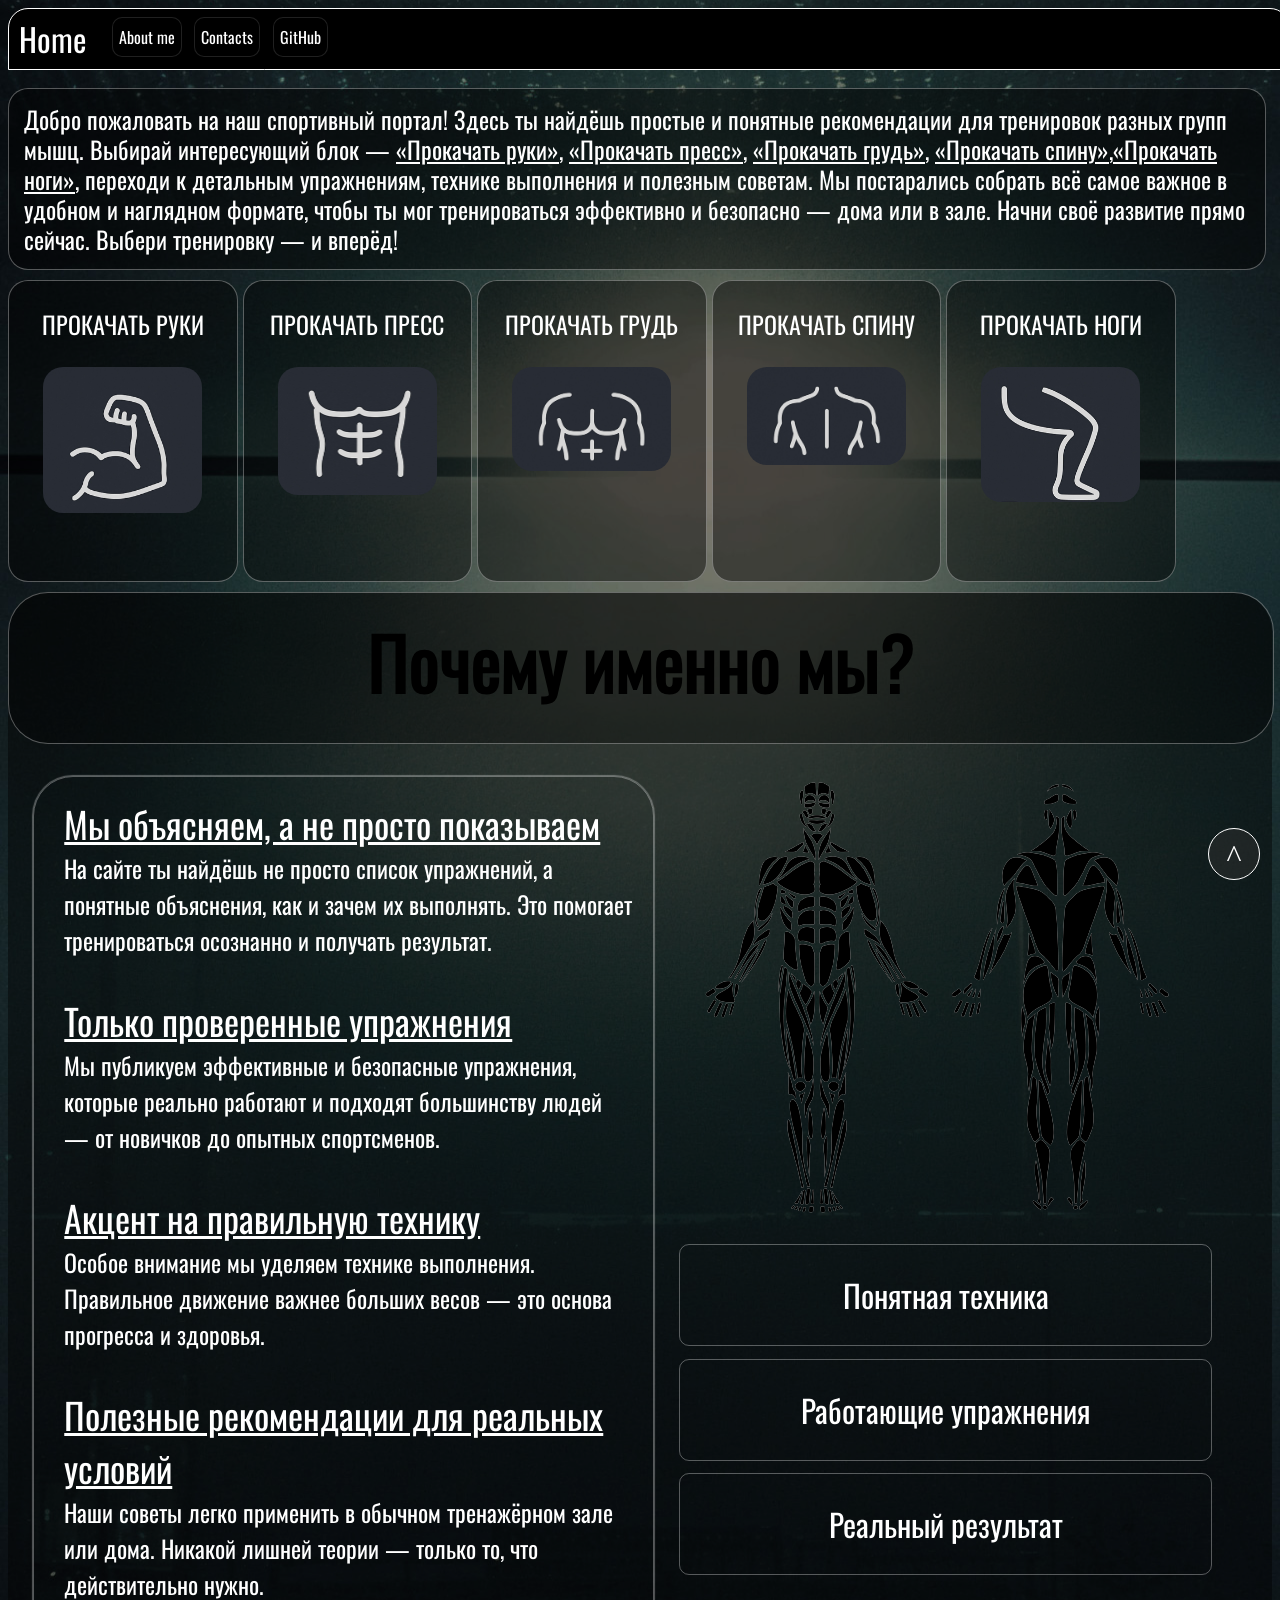
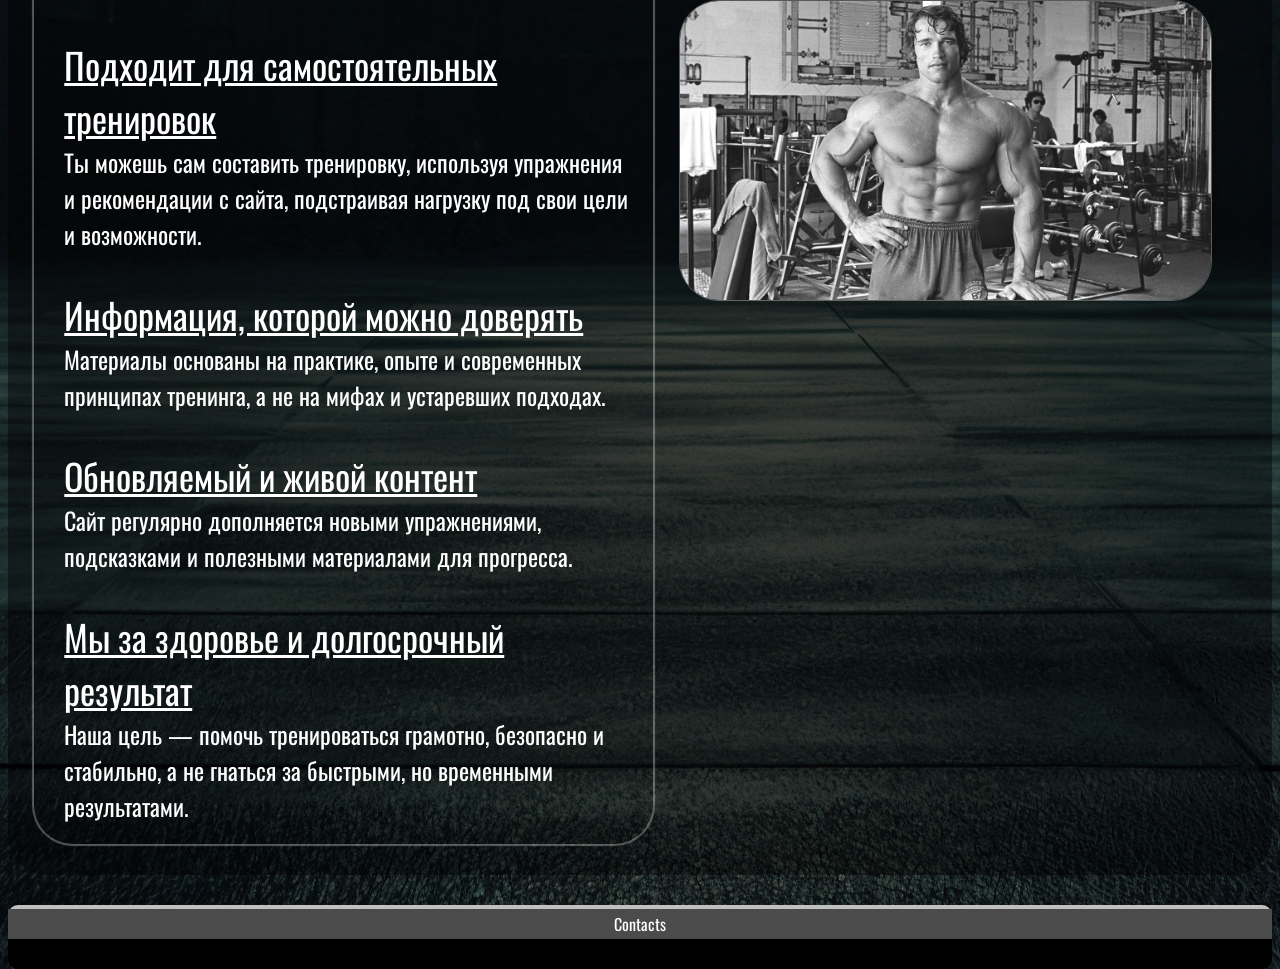
==== index.html @ 708932e5 "home.html -> index.html" ====
<!DOCTYPE html>
<html lang="en">
<head>
    <meta charset="UTF-8">
    <meta name="viewport" content="width=device-width, initial-scale=1.0">
    <title>Home</title>
    <link rel="stylesheet" href="home.css">
    
     <link rel="preconnect" href="https://fonts.googleapis.com">
<link rel="preconnect" href="https://fonts.gstatic.com" crossorigin>
<link href="https://fonts.googleapis.com/css2?family=Oswald:wght@200..700&display=swap" rel="stylesheet">
</head>
<body>
    
      <div id="header"><div class="home">Home</div>
    <button id="aboutme" >About me</button>

   

<!-- <div id="modal" class="modal">
  <div class="modal-content">
    <span class="close" onclick="closeModal()">&times;</span>
    <h2>Про мене</h2>
    <p>Привіт! Я Стас, займаюсь монтажем відео та перекладом текстів.</p>
  </div>
</div> -->


    <a href="mailto:emeczstas228@gmail.com"><button id="contacts_header">Contacts</button></a>
    <a href="https://github.com/Stasikara" target="_blank"><button id="my_github">GitHub</button></a></div>

      <div id="home_podheader">Добро пожаловать на наш спортивный портал!
Здесь ты найдёшь простые и понятные рекомендации для тренировок разных групп мышц. Выбирай интересующий блок — <span class="hand">«Прокачать руки»</span>, <span class="press">«Прокачать пресс»</span>, <span class="chest">«Прокачать грудь»</span>, <span class="back">«Прокачать спину»</span>,<span class="legs">«Прокачать ноги»</span>, переходи к детальным упражнениям, технике выполнения и полезным советам.
Мы постарались собрать всё самое важное в удобном и наглядном формате, чтобы ты мог тренироваться эффективно и безопасно — дома или в зале.
Начни своё развитие прямо сейчас.
Выбери тренировку — и вперёд!</div>

    <a href="index_adaptive.html"><div id="hand"><div class="text">ПРОКАЧАТЬ РУКИ</div><img src="images/hand.jpg" alt=""></div></a>
    <a href="press.html"><div id="press"><div class="text">ПРОКАЧАТЬ ПРЕСС</div><img src="images/press.jpg" alt=""></div></a>
    <a href="chest.html"><div id="chest"><div class="text">ПРОКАЧАТЬ ГРУДЬ</div><img src="images/chest.jpg" alt=""></div></a>
    <a href="back.html"><div id="back"><div class="text">ПРОКАЧАТЬ СПИНУ</div><img src="images/back.jpg" alt=""></div></a>
    <a href="legs.html"><div id="legs"><div class="text">ПРОКАЧАТЬ НОГИ</div><img src="images/legs.jpg" alt=""></div></a>
    
    <div id="why_us">
        
        
        
        
        
        <!--<div class="mini_container"> <h1>Почему именно мы?</h1></div> <br> <br>-->
<div class="wrapper">
    <svg>
        <text x="50%" y="50%" dy=".35em" text-anchor="middle">
         Почему именно мы?
        </text>
    </svg>
</div>



        
        <div class="text"><div class="mini_container2">
<span class="title_underline">Мы объясняем, а не просто показываем</span> <br>
На сайте ты найдёшь не просто список упражнений, а понятные объяснения, как и зачем их выполнять. Это помогает тренироваться осознанно и получать результат. <br> <br>

<span class="title_underline">Только проверенные упражнения</span> <br>
Мы публикуем эффективные и безопасные упражнения, которые реально работают и подходят большинству людей — от новичков до опытных спортсменов. <br> <br>

<span class="title_underline">Акцент на правильную технику</span> <br>
Особое внимание мы уделяем технике выполнения. Правильное движение важнее больших весов — это основа прогресса и здоровья. <br> <br>

<span class="title_underline">Полезные рекомендации для реальных условий</span> <br>
Наши советы легко применить в обычном тренажёрном зале или дома.
Никакой лишней теории — только то, что действительно нужно. <br> <br>

<span class="title_underline">Подходит для самостоятельных тренировок</span> <br>
Ты можешь сам составить тренировку, используя упражнения и рекомендации с сайта, подстраивая нагрузку под свои цели и возможности. <br> <br>

<span class="title_underline">Информация, которой можно доверять</span> <br>
Материалы основаны на практике, опыте и современных принципах тренинга, а не на мифах и устаревших подходах. <br> <br>

<span class="title_underline">Обновляемый и живой контент</span> <br>
Сайт регулярно дополняется новыми упражнениями, подсказками и полезными материалами для прогресса. <br> <br>

<span class="title_underline">Мы за здоровье и долгосрочный результат</span> <br>
Наша цель — помочь тренироваться грамотно, безопасно и стабильно, а не гнаться за быстрыми, но временными результатами.</div></div>

<div class="mini_container3"><img src="images/muscles.png" alt=""></div>

<div class="technique"><div class="text">Понятная техника</div></div>
<div class="working_exercises"><div class="text">Работающие упражнения</div></div>
<div class="real_result"><div class="text">Реальный результат</div></div>


<img src="images/arnold_bottom.jpg" alt="" class="arnold_bottom">

</div>
 <a href="#"><div class="return_fixed">^</div></a>
     <a href="https://www.instagram.com/fxnwtcx/"><div id="footer"> <div id="contacts">Contacts</div></a>

 <div id="infoBox" class="info-box">
  <button class="closeBtn">✖</button>
  <h3>Про меня</h3>
  <p>Привет, это мой первый сайт </p>
</div>
     <script src="home.js"></script>

</body>
</html>
---- home.css ----
body {
     height: auto;
    background-image: url(images/background.jpg);
    background-size: auto;
    background-repeat: no-repeat;
    background-position: center;
}

#header {
    position: fixed;
    width: 100%;
    height: 60px;
    text-align: center;
    background-color: black;
    border-radius: 20px 20px 0 0;
    color: white;
    margin-bottom: 0px;
    line-height: 60px;
    float: left;
     font-family: "Oswald", sans-serif;
      border: 1px solid white;

}

.home {
    height: 150px;
    float: left;
    text-align: left;
    margin-left: 10px;
     font-size: 200%;
    
}

#aboutme {
      font-family: "Oswald", sans-serif;
      float: left;
      margin-top: 0.65%;
      margin-left: 2%;
      background-color: #000000;
      color: white;
      height: 40px;
      border-radius: 10px;
      border: 1px solid rgba(99, 99, 99, 0.322);
      font-size: 100%;
}

#aboutme:hover {
    background-color: #232323;
}

/*.modal {
  display: none;  спочатку приховане 
  position: fixed;
  top: 0;
  left: 0;
  width: 20%;
  height: 50%;
  background-color: rgb(0, 0, 0);
  margin-left: 50px;
  margin-top: 50px;
  border-radius: 40px;
}

.modal-content {
  color: white;
  width: 300px;
  margin: 15% auto;
  padding: 20px;
  border-radius: 10px;
  text-align: center;
}

.close {
  float: right;
  font-size: 25px;
  cursor: pointer;
}

*/


.info-box {
  display: none;
  position: fixed;
  top: 50px;      /* нижче кнопки */
  left: 0;
  width: 250px;
  padding: 15px;
  background: rgb(0, 0, 0);
  border: 0.1px solid #ccc;
  border-radius: 0 0 40px 40px;
  box-shadow: 0 5px 15px rgba(0,0,0,0.2);
  margin-left: 50px;
  margin-top: 25px;
  z-index: 9999;
}

.closeBtn {
  float: right;
  cursor: pointer;
  border-radius: 10px;
  background-color: #ffffff64;

}

.closeBtn:hover {
  background-color: #ffffff99;
  transform: translateY(-2px);
}


#contacts_header {
      font-family: "Oswald", sans-serif;
      float: left;
      margin-top: 0.65%;
      margin-left: 1%;
      background-color: #000000;
      color: white;
      height: 40px;
      border-radius: 10px;
      border: 1px solid rgba(99, 99, 99, 0.322);
      font-size: 100%;
}

#contacts_header:hover {
    background-color: #232323;
}

#my_github {
      font-family: "Oswald", sans-serif;
      float: left;
      margin-top: 0.65%;
      margin-left: 1%;
      background-color: #000000;
      color: white;
      height: 40px;
      border-radius: 10px;
      border: 1px solid rgba(99, 99, 99, 0.322);
      font-size: 100%;
}

#my_github:hover {
    background-color: #232323;
}


#home_podheader {
    width: 97%;
    height: 160px;
    text-align: left;
    background-color: lab(0% 0 0 / 0.450);
    border-radius: 20px 20px 20px 20px;
    float: left;
    margin-top: 80px;
    font-family: "Oswald", sans-serif;
    color: white;
    line-height:30px ;
    padding-left: 15px;
    padding-bottom: 15px;
    padding-right: 15px;
    padding-top: 15px;
     animation: podheader 1s ease forwards;
    font-size: 150%;
    border: 1px solid rgba(255, 255, 255, 0.322);

    
}

@keyframes podheader {
    from{
        opacity: 0;
    }
    to {
        opacity: 1;
    }
}
/* home_podheader */
@media (max-width: 1350px) {
 #home_podheader  {
  height: auto;
    
  }
}






#home_podheader .hand {
 text-decoration: underline;

}

#home_podheader .press {
 text-decoration: underline;

}

#home_podheader .chest {
 text-decoration: underline;

}

#home_podheader .back {
 text-decoration: underline;

}

#home_podheader .legs {
 text-decoration: underline;

}

#hand {
    width: 19.5%;
    height: 300px;
    text-align: center;
    background-color: lab(0% 0 0 / 0.450);
    border-radius: 20px 20px 20px 20px;
    float: left;
    margin-top: 10px;
    font-family: "Oswald", sans-serif;
    color: white;
    animation: podheader 1.5s ease forwards;
    font-size: 150%;
    border: 1px solid rgba(255, 255, 255, 0.322);
    transition: transform 0.3s ease;

}
#hand:hover {
     transform:translateY(-5px);
     box-shadow: 0 4px 10px 2px rgba(255, 255, 255, 0.267);
}

#hand img {
    width: 200px;
    height: auto;
    border-radius: 20px 20px 20px 20px;
    float: left;
    margin-left: 45px;
    margin-top: 25px;

   
}

#hand .text {
   margin-top: 25px;
   
}
/* hand */
@media (max-width: 1350px) {
 #hand img  {
 width: 70%;
    height:auto;
   margin-left: 15%;
   
  }
}
@media (max-width: 1350px) {
 #hand   {
 width: 18%;
    
  }
}
@media (max-width: 1000px) {
 #hand  {
    height: auto;
    padding-bottom: 5%;
    font-size: 100%;
  }
}







#press {
    width: 19.5%;
    height: 300px;
    text-align: center;
    background-color: lab(0% 0 0 / 0.450);
    border-radius: 20px 20px 20px 20px;
    float: left;
    margin-top: 10px;
    margin-left: 5px;
    font-family: "Oswald", sans-serif;
    color: white;
   
     animation: podheader 2.5s ease forwards;
    font-size: 150%;
    border: 1px solid rgba(255, 255, 255, 0.322);
    transition: transform 0.3s ease;

}

#press:hover{
     transform:translateY(-5px);
     box-shadow: 0 4px 10px 2px rgba(255, 255, 255, 0.267);
}

#press img {
   width: 200px;
    height: 185px;
    border-radius: 20px 20px 20px 20px;
    float: left;
    margin-left: 45px;
    margin-top: 25px;
   
}

#press .text {
   margin-top: 25px;
   
}
/* press */
@media (max-width: 1350px) {
 #press img  {
 width: 70%;
    height:auto;
   margin-left: 15%;
   
  }
}
@media (max-width: 1350px) {
 #press   {
 width: 18%;
  
   
  }
}
@media (max-width: 1000px) {
 #press  {
    height: auto;
    padding-bottom: 6.5%;
    font-size: 100%;
  }
}






#chest {
    width: 19.5%;
    height: 300px;
    text-align: center;
    background-color: lab(0% 0 0 / 0.450);
    border-radius: 20px 20px 20px 20px;
    float: left;
    margin-top: 10px;
    margin-left: 5px;
    font-family: "Oswald", sans-serif;
    color: white;
     animation: podheader 3.5s ease forwards;
    font-size: 150%;
    border: 1px solid rgba(255, 255, 255, 0.322);
    transition: transform 0.3s ease;

}

#chest:hover {
     transform:translateY(-5px);
     box-shadow: 0 4px 10px 2px rgba(255, 255, 255, 0.267);
}

#chest img {
    width: 200px;
    height: 185px;
    border-radius: 20px 20px 20px 20px;
    float: left;
    margin-left: 45px;
    margin-top: 25px;

   
}

#chest .text {
   margin-top: 25px;
   
}
/* chest */
@media (max-width: 1350px) {
 #chest img  {
 width: 70%;
    height:auto;
   margin-left: 15%;
   
  }
}
@media (max-width: 1350px) {
 #chest   {
 width: 18%
   
  }
}
@media (max-width: 1000px) {
 #chest  {
    height: auto;
    padding-bottom: 8.5%;
    font-size: 100%;
  }
}


#back {
    width: 19.5%;
    height: 300px;
    text-align: center;
    background-color: lab(0% 0 0 / 0.450);
    border-radius: 20px 20px 20px 20px;
    float: left;
    margin-top: 10px;
    margin-left: 5px;
    font-family: "Oswald", sans-serif;
    color: white;
   
     animation: podheader 4.5s ease forwards;
    font-size: 150%;
    border: 1px solid rgba(255, 255, 255, 0.322);
    transition: transform 0.3s ease;

}

#back:hover {
     transform:translateY(-5px);
     box-shadow: 0 4px 10px 2px rgba(255, 255, 255, 0.267);
}


#back img {
    width: 200px;
    height: 185px;
    border-radius: 20px 20px 20px 20px;
    float: left;
    margin-left: 45px;
    margin-top: 25px;

   
}

#back .text {
   margin-top: 25px;
   
}
/* back */
@media (max-width: 1350px) {
 #back img  {
 width: 70%;
    height:auto;
   margin-left: 15%;
   
  }
}
@media (max-width: 1350px) {
 #back   {
 width: 18%;
   
  }
}
@media (max-width: 1000px) {
 #back  {
    height: auto;
    padding-bottom: 8.5%;
    font-size: 100%;
  }
}




#legs {
    width: 19.5%;
    height: 300px;
    text-align: center;
    background-color: lab(0% 0 0 / 0.450);
    border-radius: 20px 20px 20px 20px;
    float: left;
    margin-top: 10px;
    margin-left: 5px;
    font-family: "Oswald", sans-serif;
    color: white;
  
     animation: podheader 5.5s ease forwards;
    font-size: 150%;
    border: 1px solid rgba(255, 255, 255, 0.322);
    transition: transform 0.3s ease;

}

#legs:hover {
     transform:translateY(-5px);
     box-shadow: 0 4px 10px 2px rgba(255, 255, 255, 0.267);
}

#legs img {
    width: 200px;
    height: 185px;
    border-radius: 20px 20px 20px 20px;
    float: left;
    margin-left: 45px;
    margin-top: 25px;

   
}

#legs .text {
   margin-top: 25px;
   
}
/* legs */
@media (max-width: 1350px) {
 #legs   {
 width: 18%;
   
  
   
  }
}
@media (max-width: 1350px) {
 #legs img  {
 width: 70%;
    height:auto;
   margin-left: 15%;
   
  }
}
@media (max-width: 1000px) {
 #legs  {
    height: auto;
    padding-bottom: 5%;
    font-size: 100%;
  }
}











#why_us {
    width: 100%;
    height: auto;
    text-align: center;
    background-color: rgba(0, 0, 0, 0.44);
    color: white;
    float: left;
     font-family: "Oswald", sans-serif;
     margin-top: 10px; 
     font-size: 150%;
     border-radius: 40px;
}


#why_us h1 {
     margin-top: 30px;
     text-align: center;
    font-size: 250%;
    
}

/*#why_us .text {
  
   margin-top: 50px;
   text-align: left;
   margin-left: 40px;
   float: left;
} */

#why_us .mini_container {
    width: 96%;
    height: 5%;
    text-align: center;
    background-color: transparent;
    float: left;
     font-family: "Oswald", sans-serif;
     margin-top: 30px; 
    margin-left: 2%;
    border: 1px solid rgba(255, 255, 255, 0.322);
    border-radius: 40px;
    box-shadow: 0px 0px 2px 2px rgba(255, 255, 255, 0.322);
    
}

#why_us .title_underline {
    text-decoration: underline;
    font-size: 150%;
}

#why_us .mini_container2 {
    width: 50%;
    height: auto;
    background-color: transparent;
    float: left;
     font-family: "Oswald", sans-serif;
     margin-top: 2%; 
    margin-left: 2%;
    border: 1px solid rgba(255, 255, 255, 0.322);
    border-radius: 40px;
    box-shadow: 0px 0px 1px 1px rgba(255, 255, 255, 0.322);
    border: 0.5px solid rgba(255, 255, 255, 0.322);
    text-align: left;
    padding-left: 30px;
    padding-top: 20px;
    padding-right: 20px;
    padding-bottom: 20px;
    margin-bottom: 30px;
}
@media (max-width: 1350px) {
 #why_us .mini_container2  {
 width: 45%;
    
  }
}


#why_us .mini_container3 img {
 width: 42%;
 height: auto;
  float: left;
  margin-top: 2%;
  margin-left: 2%;
  filter: drop-shadow(0px 0px 0.5px white);
  animation: glow 2.5s ease-in-out infinite;
}

@keyframes glow {
  0% { filter: drop-shadow(0 0 5px rgba(255, 253, 253, 0.299)); }
  50% { filter: drop-shadow(0 0 10px rgba(255, 255, 255, 0.35)); }
  100% { filter: drop-shadow(0 0 5px rgba(255, 255, 255, 0.299)); }
}




#why_us .technique {
    width: 42%;
    height: 100px;
    background-color: transparent;
    float: left;
     font-family: "Oswald", sans-serif;
     margin-top: 2%; 
    margin-left: 2%;
    border: 0.5px solid rgba(255, 255, 255, 0.322);
    border-radius: 10px;
    line-height: 100px;
    font-size: 130%;
  
}
@media (max-width: 750px) {
 #why_us .technique  {
font-size: 100%;
    
  }
}

#why_us .working_exercises {
      width: 42%;
    height: 100px;
    background-color: transparent;
    float: left;
     font-family: "Oswald", sans-serif;
     margin-top: 1%; 
    margin-left: 2%;
    border: 1px solid rgba(255, 255, 255, 0.322);
    border-radius: 10px;
    text-align: center;
   font-size: 130%;
line-height: 100px;
}
@media (max-width: 750px) {
#why_us .working_exercises  {
font-size: 100%;
    
  }
}


#why_us .real_result {
      width: 42%;
    height: 100px;
    background-color: transparent;
    float: left;
     font-family: "Oswald", sans-serif;
     margin-top: 1%; 
    margin-left: 2%;
    border: 1px solid rgba(255, 255, 255, 0.322);
    border-radius: 10px;
    text-align: center;
   font-size: 130%;
   line-height: 100px;
}
@media (max-width: 750px) {
#why_us .real_result  {
font-size: 100%;
    
  }
}








@import url("https://fonts.googleapis.com/css2?family=Oswald:wght@200..700&display=swap");

svg {
    font-family: "Oswald", sans-serif;
    width: 100%;
    height: auto;
    border-radius: 40px;
    background-color: rgba(0, 0, 0, 0.322);
    border: 1px solid rgba(255, 255, 255, 0.322);
}

svg text {
    animation: stroke 5s infinite alternate;
    stroke-width: 2;
    stroke: #000000;
    font-size: 300%;
}

@keyframes stroke {
    0% {
        fill: rgba(72,138,204,0);
        stroke: rgb(255, 255, 255);
        stroke-dashoffset: 25%;
        stroke-dasharray: 0 50%;
        stroke-width: 2;
    }
    70% {
        fill: rgba(72,138,204,0);
        stroke: rgb(255, 255, 255);
    }
    80% {
        fill: rgba(72,138,204,0);
        stroke: rgb(255, 255, 255);
        stroke-width: 3;
    }
    100% {
        fill: rgb(255, 251, 251);
        stroke: rgba(0, 0, 0, 0);
        stroke-dashoffset: -25%;
        stroke-dasharray: 50% 0;
        stroke-width: 0;
    }
}


#why_us .arnold_bottom {
    width: 42%;
    height: auto;
    border-radius: 40px;
    margin-top: 2%;
    margin-left: 2%;
    float: left;
    border: 1px solid rgba(255, 255, 255, 0.322);
}











.return_fixed {
    position: fixed;
    width: 50px;
    border: 1px solid white;
    height: 50px;
    border-radius: 50px;
    float: left;
    bottom: 20px;
    right: 20px;
    background-color: lab(21.25% 0 0 / 0.45);
    color: white;
    font-size: 200%;
    text-align: center;
    line-height: 55px;
    animation: return_fixed 1s ease forwards;
    transition: transform 0.3s ease;
}
 .return_fixed:hover {
     transform:translateY(-5px);
     box-shadow: 0 4px 10px 2px rgba(255, 255, 255, 0.267);
}
@keyframes return_fixed {
    from{
        opacity: 0;
    }
    to {
        opacity: 1;
    }
}





#footer {
     width: 100%;
    height: 60px;
    text-align: center;
    background-color: black;
    border-radius: 10px;
    color: white;
    margin-top:30px;
    line-height: 60px;
    border-top: 4px solid silver;
    float:left;
     font-family: "Oswald", sans-serif;
     
}

#contacts {
    width: 100%;
    height: 30px;
    text-align: center;
    background-color: rgb(75, 75, 75);
    color: white;
    line-height: 30px;
    float: left;
     font-family: "Oswald", sans-serif;
     margin-top: auto;
}

#contacts:hover {
    background-color: rgb(105, 105, 105);
}
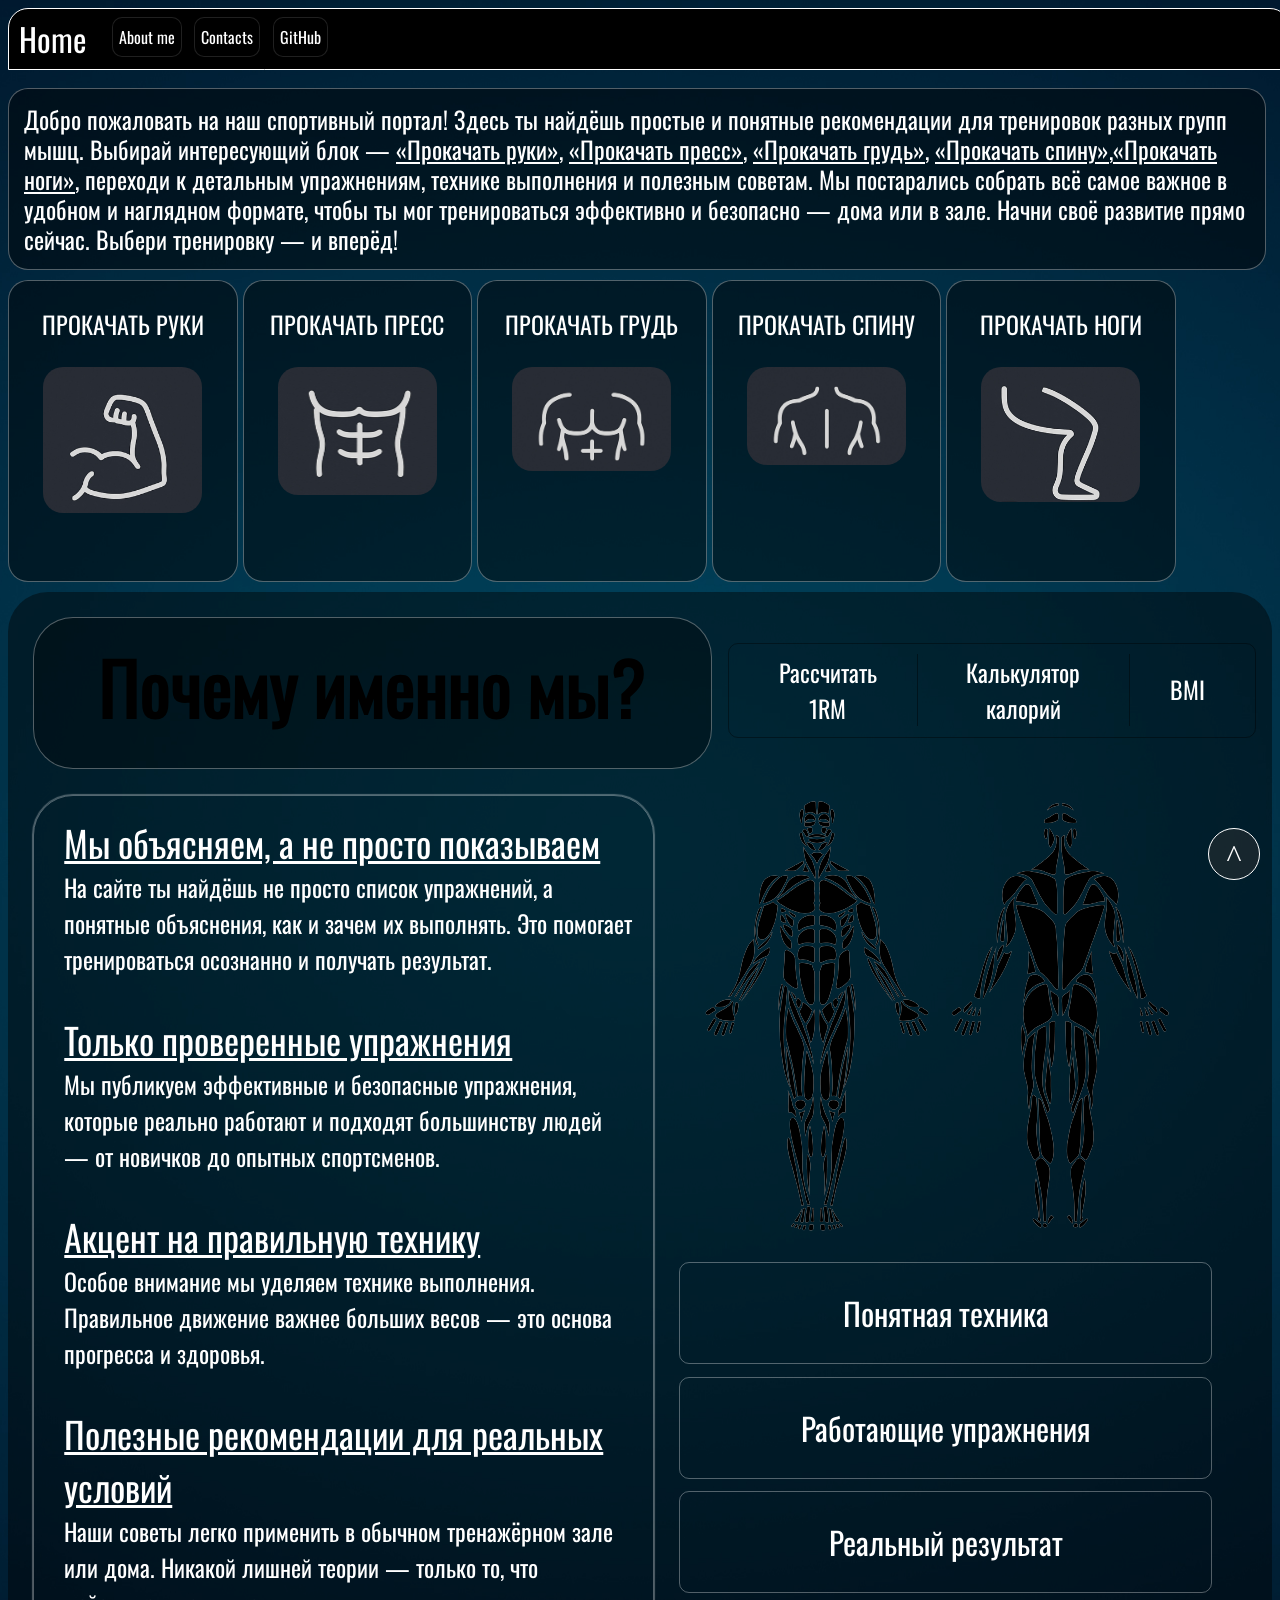
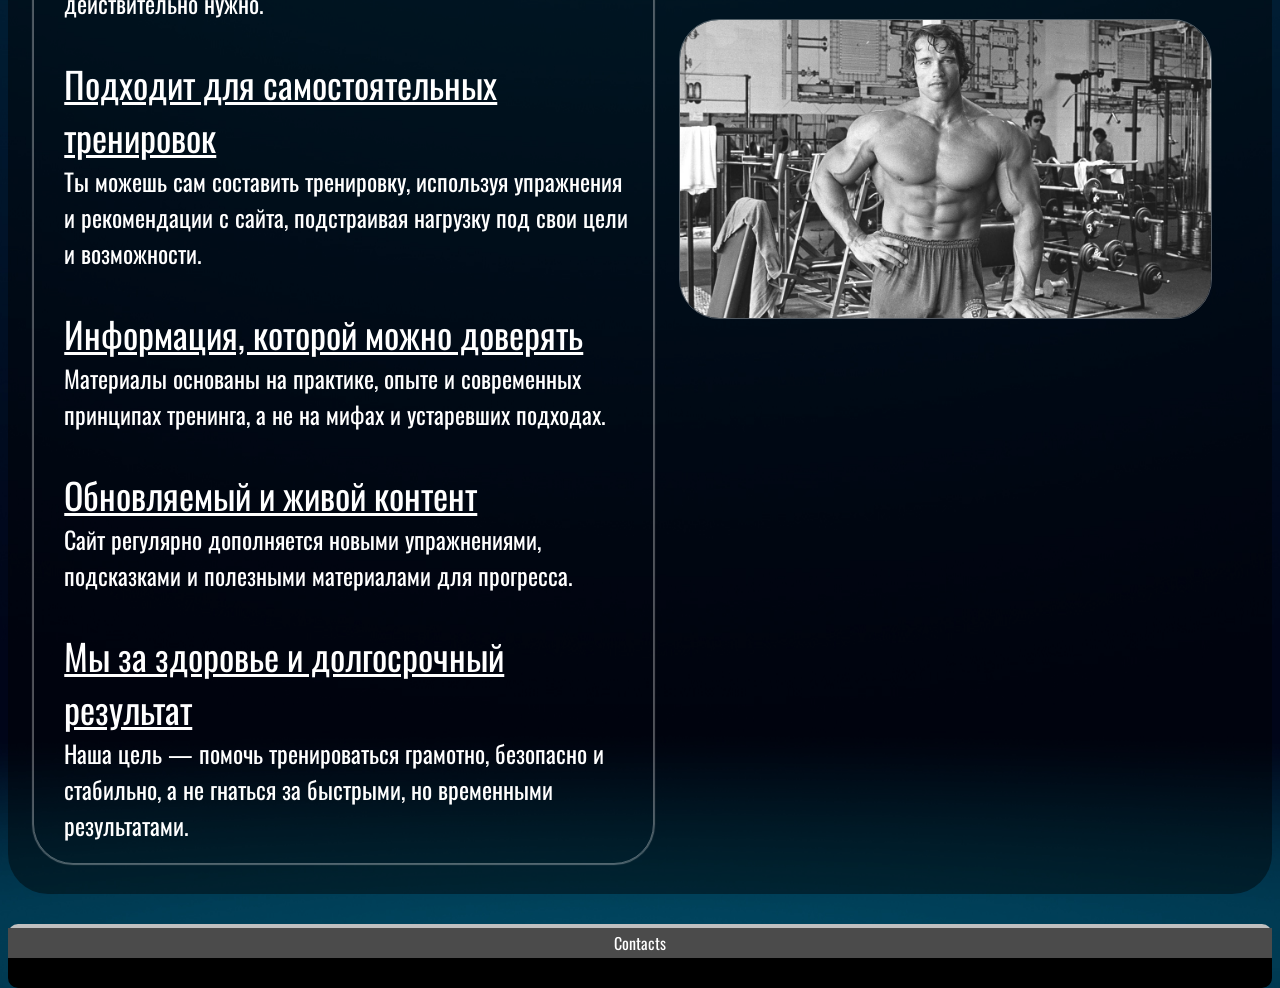
==== commit 16dcc734: "A second menu was added" ====
--- a/index.html
+++ b/index.html
@@ -57,6 +57,13 @@
 </div>
 
 
+<div id="box_menu">
+    <div class="box"><div class="menu_item1">Рассчитать 1RM</div></div>
+    <div class="box"><div class="menu_item2">Калькулятор калорий</div></div>
+    <div class="box"><div class="menu_item3">BMI</div></div>
+</div>
+
+
 
         
         <div class="text"><div class="mini_container2">
--- a/home.css
+++ b/home.css
@@ -1,6 +1,6 @@
 body {
      height: auto;
-    background-image: url(images/background.jpg);
+    background-image: url(images/background_2.jpg);
     background-size: auto;
     background-repeat: no-repeat;
     background-position: center;
@@ -560,22 +560,20 @@
 }
 
 
-#why_us h1 {
+
+/*#why_us h1 {
      margin-top: 30px;
      text-align: center;
     font-size: 250%;
     
 }
 
-/*#why_us .text {
-  
-   margin-top: 50px;
+#why_us .text {
    text-align: left;
-   margin-left: 40px;
    float: left;
 } */
 
-#why_us .mini_container {
+/*#why_us .mini_container { 
     width: 96%;
     height: 5%;
     text-align: center;
@@ -588,7 +586,7 @@
     border-radius: 40px;
     box-shadow: 0px 0px 2px 2px rgba(255, 255, 255, 0.322);
     
-}
+}*/
 
 #why_us .title_underline {
     text-decoration: underline;
@@ -716,11 +714,15 @@
 
 svg {
     font-family: "Oswald", sans-serif;
-    width: 100%;
+    width: 53.5%;
     height: auto;
     border-radius: 40px;
     background-color: rgba(0, 0, 0, 0.322);
     border: 1px solid rgba(255, 255, 255, 0.322);
+    float: left;
+    margin-left: 2%;
+    margin-top: 2%;
+
 }
 
 svg text {
@@ -757,6 +759,95 @@
 }
 
 
+#why_us #box_menu {
+    width: 40%;
+    height: auto;
+    display: flex;
+    margin-top: 4%;
+    margin-left: auto ;
+    margin-right: auto;
+     font-family: "Oswald", sans-serif;
+    border: 1px solid rgba(0, 0, 0, 0.399);
+    border-radius:10px;
+    padding: 10px;
+}
+.box .menu_item1 {
+ border-right:  1px solid rgba(0, 0, 0, 0.405);
+ padding-right: 40px;
+ padding-left: 40px;
+ 
+}
+
+.box .menu_item1:hover {
+    color: rgb(255, 255, 255);
+    text-shadow: 0 0 5px rgba(255, 255, 255, 0.322);
+
+    transition: transform 0.3s ease;
+    background-color: rgba(0, 0, 0, 0.201);
+    border-radius: 10px;
+}
+
+@media (max-width: 1150px) {
+ .box .menu_item1 {
+font-size: 70%;
+padding-right: 40px;
+ padding-left: 40px;
+ padding-top: 5%;
+  }
+}
+
+
+.box .menu_item2 {
+ border-right:  1px solid rgba(0, 0, 0, 0.401);
+ padding-right: 40px;
+ padding-left: 40px;
+ 
+}
+.box .menu_item2:hover {
+    color: rgb(255, 255, 255);
+    text-shadow: 0 0 5px rgba(255, 255, 255, 0.322);
+
+    transition: transform 0.3s ease;
+    background-color: rgba(0, 0, 0, 0.201);
+    border-radius: 10px;
+}
+
+@media (max-width: 1150px) {
+ .box .menu_item2 {
+font-size: 70%;
+padding-right: 40px;
+ padding-left: 40px;
+ padding-top: 5%;
+  }
+}
+
+.box .menu_item3 {
+ 
+ padding-right: 40px;
+ padding-left: 40px;
+ padding-top: 15%;
+ padding-bottom: 20px;
+ 
+}
+.box .menu_item3:hover {
+    color: rgb(255, 255, 255);
+    text-shadow: 0 0 5px rgba(255, 255, 255, 0.322);
+    transition: transform 0.3s ease;
+    background-color: rgba(0, 0, 0, 0.201);
+    border-radius: 10px;
+
+}
+@media (max-width: 1150px) {
+ .box .menu_item3 {
+font-size: 70%;
+ padding-right: 40px;
+ padding-left: 40px;
+  }
+}
+
+
+
+
 #why_us .arnold_bottom {
     width: 42%;
     height: auto;
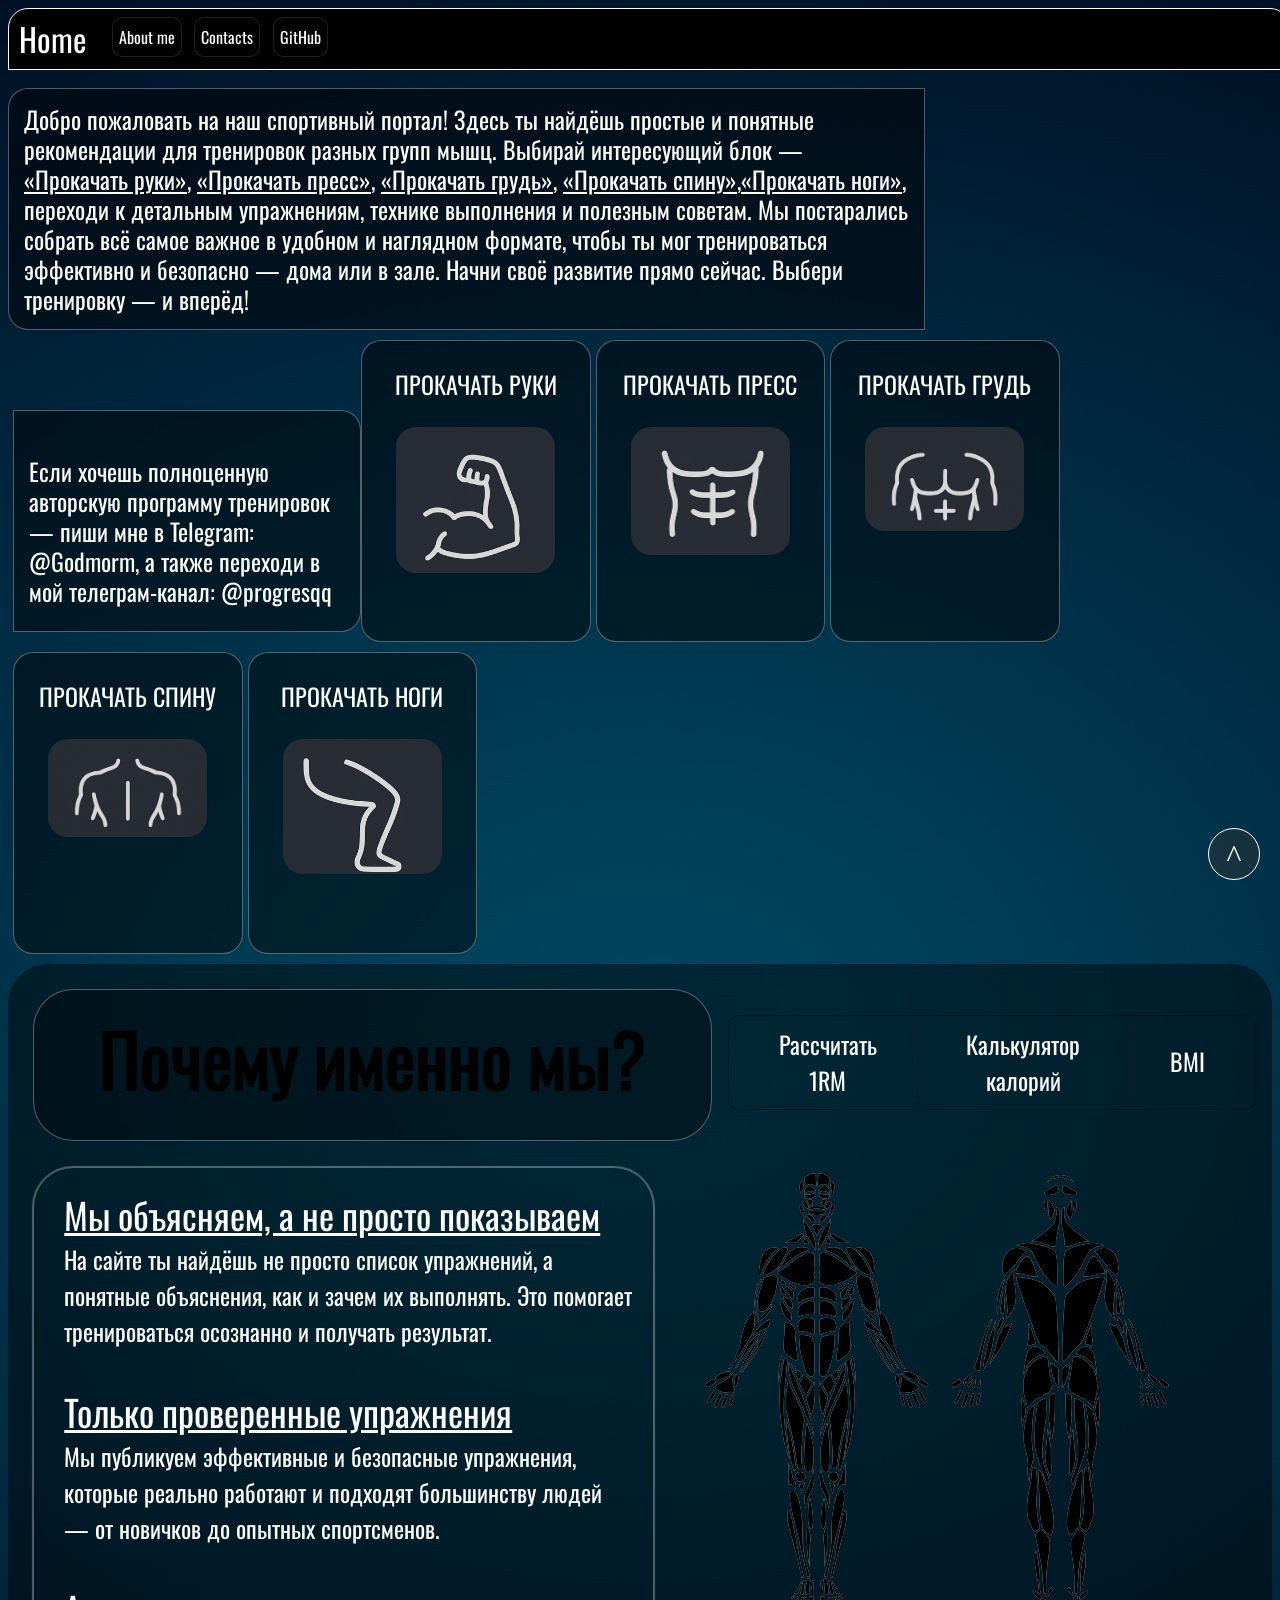
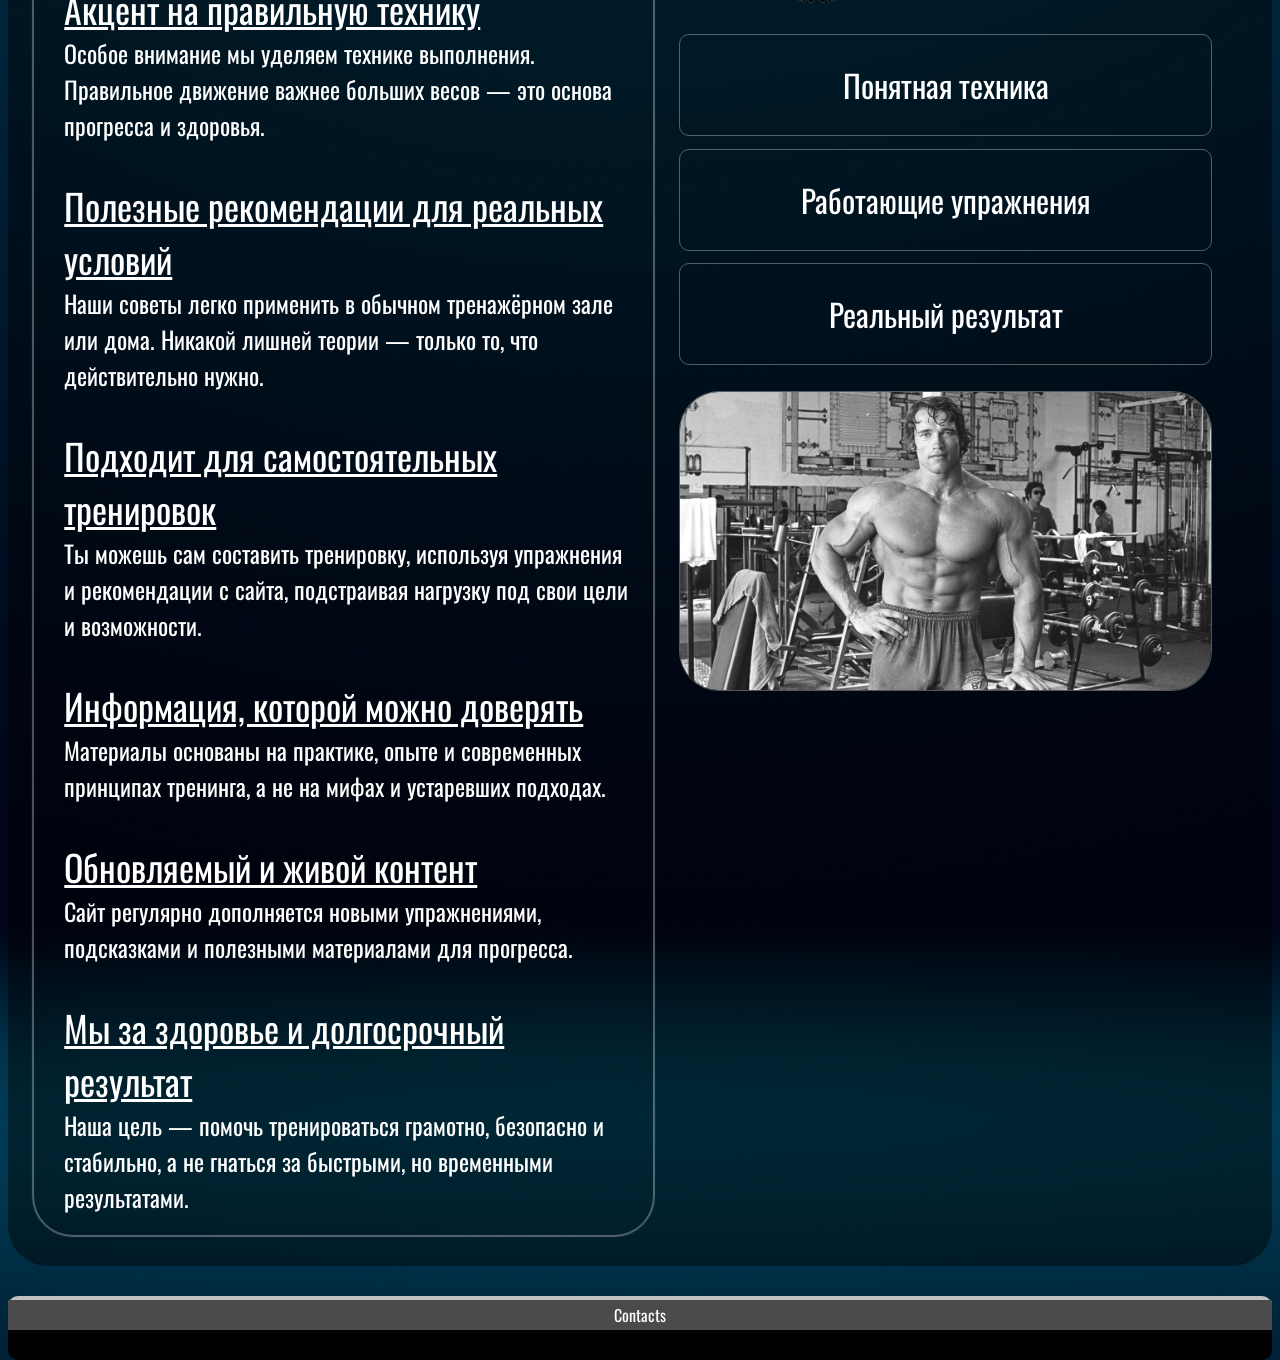
==== commit 8b91bb63: "A link to the Telegram channel was added" ====
--- a/index.html
+++ b/index.html
@@ -29,11 +29,13 @@
     <a href="mailto:emeczstas228@gmail.com"><button id="contacts_header">Contacts</button></a>
     <a href="https://github.com/Stasikara" target="_blank"><button id="my_github">GitHub</button></a></div>
 
-      <div id="home_podheader">Добро пожаловать на наш спортивный портал!
+      <div id="home_podheader"><div class="text">Добро пожаловать на наш спортивный портал!
 Здесь ты найдёшь простые и понятные рекомендации для тренировок разных групп мышц. Выбирай интересующий блок — <span class="hand">«Прокачать руки»</span>, <span class="press">«Прокачать пресс»</span>, <span class="chest">«Прокачать грудь»</span>, <span class="back">«Прокачать спину»</span>,<span class="legs">«Прокачать ноги»</span>, переходи к детальным упражнениям, технике выполнения и полезным советам.
 Мы постарались собрать всё самое важное в удобном и наглядном формате, чтобы ты мог тренироваться эффективно и безопасно — дома или в зале.
 Начни своё развитие прямо сейчас.
-Выбери тренировку — и вперёд!</div>
+Выбери тренировку — и вперёд!</div></div>
+
+<div id="container_my_tg"><div class="text">Если хочешь полноценную авторскую программу тренировок — пиши мне в Telegram: @Godmorm, а также переходи в мой телеграм-канал: @progresqq</div></div>
 
     <a href="index_adaptive.html"><div id="hand"><div class="text">ПРОКАЧАТЬ РУКИ</div><img src="images/hand.jpg" alt=""></div></a>
     <a href="press.html"><div id="press"><div class="text">ПРОКАЧАТЬ ПРЕСС</div><img src="images/press.jpg" alt=""></div></a>
@@ -57,11 +59,125 @@
 </div>
 
 
-<div id="box_menu">
-    <div class="box"><div class="menu_item1">Рассчитать 1RM</div></div>
-    <div class="box"><div class="menu_item2">Калькулятор калорий</div></div>
-    <div class="box"><div class="menu_item3">BMI</div></div>
-</div>
+<div id="box_menu"> 
+    <div class="box" id="box1"><div class="menu_item1">Рассчитать 1RM</div></div>
+    <div class="box" id="box2"><div class="menu_item2">Калькулятор калорий</div></div>
+    <div class="box" id="box3"><div class="menu_item3">BMI</div></div>
+</div>
+
+
+
+
+
+    <div id="container_menu">
+      <button class="closeButton">✖</button>
+
+      <input type="number" id="weight" placeholder=" Введите вес">
+      <input type="number" id="reps" placeholder=" Введите число повторений">
+      <button onclick="calculateOneRepMax()">Рассчитать</button>
+      <input type="number" id="resultat" placeholder=" Результат" readonly>
+  </div>
+
+
+
+
+<div id="container_menu2">
+
+  <div class="close_button_box">
+       <button class="closeButton2">✖</button>
+  </div>
+       <div class="sex_">
+       <label class="male_label">Мужской
+          <input type="radio" id="male" name="sex" value="male"> 
+      </label>
+
+      <label class="female_label">Женский
+         <input type="radio" id="female" name="sex" value="female">
+      </label>
+     </div>
+
+      <input type="number" id="age" placeholder=" Введите возраст (лет)">
+      <input type="number" id="weight2" placeholder=" Введите вес (кг)">
+      <input type="number" id="height" placeholder=" Введите рост (см)">
+      
+      <p class="openButton2"> Уровень активности:</p>
+      
+
+<div id="box_activities">
+    
+
+     
+
+    <div id="activities">
+      <button class="closeButton2_activities">✖</button>
+    <label class="sitting_life_label">
+      <input type="radio" class="sitting_life" name="activity" value="1.2">Сидячий образ жизни
+      </label>
+
+      <label class="lite_active_label">
+      <input type="radio" class="lite_active" name="activity" value="1.375">Легкая активность (тренировки 1-3 раза в неделю)
+      </label>
+
+      <label class="average_active_label">
+      <input type="radio" class="average_active" name="activity" value="1.55">Средняя активность (3-5 раз в неделю)
+      </label>
+
+      <label class="highly_active_label">
+      <input type="radio" class="highly_active" name="activity" value="1.725">Высокая активность (6-7 раз)
+      </label>
+
+      <label class="extrime_active_label">
+      <input type="radio" class="extrime_active" name="activity" value="1.9">Экстремальная активность (спортсмены, тяжелый труд)
+      </label>
+    </div>
+
+</div>
+
+<p id="target">Цель: </p>
+
+
+ 
+
+    <div id="target_box">
+      
+      <button class="closeButton_target">✖</button>
+      
+    <label class="mass_support_label">
+      <input type="radio" class="mass_support" name="target" value="1">Поддержание веса
+      </label>
+
+      <label class="weight_loss_label">
+      <input type="radio" class="weight_loss" name="target" value="0.85">Похудение
+      </label>
+
+      <label class="muscle_mass_label">
+      <input type="radio" class="muscle_mass" name="target" value="1.15">Набор массы
+      </label>
+
+    
+    </div>
+
+
+
+      <button onclick="calculateBMR()" class="resultat_button">Рассчитать</button>
+        <input type="number" id="resultat2" placeholder=" Результат" readonly>
+
+
+  </div>
+
+<div class="container_BMI">
+  <div class="close_button_box_BMI">
+       <button class="closeButton_BMI">✖</button></div>
+ 
+  <div class="inputs_BMI">
+   <input type="number" id="weight_BMI" placeholder="Введите вес(кг)">
+   <input type="number" id="height_BMI" placeholder="Введите рост(см)">
+  </div>
+   <button onclick="calculateBMI()" class="resultat_BMI_button">Рассчитать</button>
+    <input type="number" id="resultat_BMI" placeholder=" Результат" readonly>
+    <input type="text" id="resultat_BMI2" placeholder="" readonly>
+</div>
+
 
 
 
--- a/home.css
+++ b/home.css
@@ -145,11 +145,11 @@
 
 
 #home_podheader {
-    width: 97%;
-    height: 160px;
+    width: 70%;
+    height: 190px;
     text-align: left;
     background-color: lab(0% 0 0 / 0.450);
-    border-radius: 20px 20px 20px 20px;
+    border-radius: 20px 0px 0px 20px;
     float: left;
     margin-top: 80px;
     font-family: "Oswald", sans-serif;
@@ -166,6 +166,14 @@
     
 }
 
+#home_podheader .text {
+    width: 100%;
+    line-height: 30px;
+   
+}
+
+
+
 @keyframes podheader {
     from{
         opacity: 0;
@@ -183,8 +191,34 @@
 }
 
 
-
-
+#container_my_tg {
+    width: 25%;
+    height: 190px;
+    text-align: left;
+    background-color: lab(0% 0 0 / 0.450);
+    border-radius: 0px 20px 20px 0px;
+    float: left;
+    margin-top: 80px;
+    margin-left: 5px;
+    font-family: "Oswald", sans-serif;
+    color: white;
+    line-height:30px ;
+    padding-left: 15px;
+    padding-bottom: 15px;
+    padding-right: 15px;
+    padding-top: 15px;
+     animation: podheader 1s ease forwards;
+    font-size: 150%;
+    border: 1px solid rgba(255, 255, 255, 0.322);
+
+    
+}
+
+#container_my_tg .text {
+    width: 100%;
+    line-height: 30px;
+   margin-top: 30px;
+}
 
 
 #home_podheader .hand {
@@ -771,14 +805,14 @@
     border-radius:10px;
     padding: 10px;
 }
-.box .menu_item1 {
+#box_menu .menu_item1 {
  border-right:  1px solid rgba(0, 0, 0, 0.405);
  padding-right: 40px;
  padding-left: 40px;
- 
-}
-
-.box .menu_item1:hover {
+ cursor: pointer;
+}
+
+#box_menu .menu_item1:hover {
     color: rgb(255, 255, 255);
     text-shadow: 0 0 5px rgba(255, 255, 255, 0.322);
 
@@ -788,7 +822,7 @@
 }
 
 @media (max-width: 1150px) {
- .box .menu_item1 {
+ #box_menu .menu_item1 {
 font-size: 70%;
 padding-right: 40px;
  padding-left: 40px;
@@ -797,13 +831,13 @@
 }
 
 
-.box .menu_item2 {
+#box_menu .menu_item2 {
  border-right:  1px solid rgba(0, 0, 0, 0.401);
  padding-right: 40px;
  padding-left: 40px;
- 
-}
-.box .menu_item2:hover {
+ cursor: pointer;
+}
+#box_menu .menu_item2:hover {
     color: rgb(255, 255, 255);
     text-shadow: 0 0 5px rgba(255, 255, 255, 0.322);
 
@@ -813,7 +847,7 @@
 }
 
 @media (max-width: 1150px) {
- .box .menu_item2 {
+ #box_menu .menu_item2 {
 font-size: 70%;
 padding-right: 40px;
  padding-left: 40px;
@@ -821,15 +855,15 @@
   }
 }
 
-.box .menu_item3 {
- 
+#box_menu .menu_item3 {
+ cursor: pointer;
  padding-right: 40px;
  padding-left: 40px;
  padding-top: 15%;
  padding-bottom: 20px;
  
 }
-.box .menu_item3:hover {
+#box_menu .menu_item3:hover {
     color: rgb(255, 255, 255);
     text-shadow: 0 0 5px rgba(255, 255, 255, 0.322);
     transition: transform 0.3s ease;
@@ -838,12 +872,473 @@
 
 }
 @media (max-width: 1150px) {
- .box .menu_item3 {
+ #box_menu .menu_item3 {
 font-size: 70%;
  padding-right: 40px;
  padding-left: 40px;
   }
 }
+
+
+
+
+
+
+
+
+
+#container_menu {
+  display: none;
+  position: absolute;
+  width: 13%;
+  padding: 15px;
+  background: rgba(0, 0, 0, 0.596);
+  border: 0.1px solid #71717178;
+  border-radius: 0px 0px 40px 40px;
+  box-shadow: 0 5px 15px rgba(0,0,0,0.2);
+  margin-left: 56.5%;
+  margin-top: 0.1%;
+  z-index: 9999;
+}
+
+#container_menu .closeButton {
+  float: right;
+  height: 25px;
+   width: 30px;
+  display: flex;
+  justify-content: center;
+  cursor: pointer;
+  border-top: 1px solid rgba(104, 104, 104, 0.599);
+  border-bottom: 1px solid rgba(0, 0, 0, 0.663);
+  border-radius: 10px;
+  background-color: #ffffff64;
+  color: black;
+  line-height: 25px;
+  
+
+}
+
+.closeButton:hover {
+  background-color: #ffffffa6;
+  
+}
+
+#weight, #reps, #resultat {
+  width: 100%;
+  height: 25px;
+  margin-top: 5px;
+  border: none;
+  border-radius: 5px;
+  background-color: rgba(0, 110, 255, 0.285);
+  color: white;
+} 
+
+
+#container_menu button {
+  
+  height: 30px;
+  
+  border: 0.1px solid rgba(255, 255, 255, 0.322);
+  border-radius: 5px;
+  background-color: #007bff44;
+  color: rgba(255, 255, 255, 0.808);
+  
+  cursor: pointer;
+}
+
+
+
+
+
+/* #weight::placeholder, #reps::placeholder, #resultat::placeholder {
+  color: white;
+  opacity: 0.7;
+  text-align: center;
+} */
+
+
+
+
+
+
+#container_menu2 {
+  position: absolute;
+  z-index: 9999;
+  display: none;
+  flex-direction: column;
+  width: 15.6%;
+  padding: 15px;
+  background: rgba(0, 0, 0, 0.596);
+  height: auto;
+  margin-left: 71.5%;
+  border: 0.1px solid rgba(255, 255, 255, 0.17);
+  border-radius: 0px 0px 40px 40px;
+}
+
+
+
+
+
+.sex_ {
+  display: block;
+  
+  width: 100%;
+  font-size: 70%;
+  color: rgba(255, 255, 255, 0.566);
+}
+
+
+
+
+
+
+
+
+#activities {
+
+  display: none;
+  flex-direction: column;
+  
+  text-align: left;
+    width: 100%;
+    background-color:#007bff1c;
+    color: rgba(255, 255, 255, 0.368);
+    border: 0.1px solid rgba(255, 255, 255, 0.322);
+    font-family: "Oswald", sans-serif;
+    font-size: 65%;
+    border-radius: 5px;
+    padding-left: 1%;
+    margin-bottom: 5%;
+}
+
+
+.closeButton2_activities {
+  width: 12.6%;
+  display: flex;
+  justify-content: center;
+  margin-left: 87.2%;
+  cursor: pointer;
+  border: none;
+  border-radius: 0 4px 0 10px;
+  background-color: #ffffff64;
+}
+
+.closeButton2_activities:hover {
+  background-color: #ffffff99;
+  ;
+} 
+
+
+.sitting_life_label, .lite_active_label, .average_active_label, .highly_active_label, .extrime_active_label {
+  width: 100%;
+  position: relative;
+  border-bottom: 0.1px solid rgba(255, 255, 255, 0.322);
+  border-radius: 5px;
+  padding-bottom: 3px;
+  color: white;
+  
+}
+
+
+  
+
+.close_button_box {
+  width: 100%;
+  display: flex;
+  justify-content: end;
+
+  cursor: pointer;
+  border-radius: 10px;
+  
+}
+
+
+.closeButton2 {
+  width: 30px;
+  display: flex;
+  justify-content: center;
+  cursor: pointer;
+  border-radius: 10px;
+  background-color: #ffffff64;
+}
+
+#age {
+  width: 100%;
+  height: 25px;
+  margin-top: 5px;
+  border: none;
+  border-radius: 5px;
+  background-color: rgba(0, 110, 255, 0.285);
+  color: white;
+  
+}
+
+#weight2 {
+  width: 100%;
+  height: 25px;
+  margin-top: 5px;
+  border: none;
+  border-radius: 5px;
+  background-color: rgba(0, 110, 255, 0.285);
+  color: white;
+  
+}
+
+#height {
+  width: 100%;
+  height: 25px;
+  margin-top: 5px;
+  border: none;
+  border-radius: 5px;
+  background-color: rgba(0, 110, 255, 0.285);
+  color: white;
+  
+}
+
+
+#container_menu2 .resultat_button {
+  width: 100%;
+  height: 30px;
+  margin-top: 2px;
+  border: 0.1px solid rgba(255, 255, 255, 0.322);
+  border-radius: 5px;
+  background-color: #007bff44;
+  color: rgba(255, 255, 255, 0.808);
+  
+  cursor: pointer;
+}
+
+
+#resultat2 {
+  width: 100%;
+  height: 25px;
+  margin-top: 5px;
+  border: none;
+  border-radius: 5px;
+  background-color: rgba(0, 110, 255, 0.285);
+  color: white;
+}
+
+.openButton2 {
+  padding-left: 5px; ;
+  display: block;
+  text-align: start;
+  width: 100%;
+  height: 30px;
+  margin-top: 5%;
+  border: none;
+  border-radius: 5px;
+  background-color: #007bff48;
+  color: rgb(111, 111, 111);
+  font-size: 65%;
+  cursor: pointer;
+  border-radius: 5px;
+  line-height: 30px;
+  font-weight: light;
+}
+
+
+.openButton2:hover {
+    background-color: #007bff58;
+    color: rgba(255, 255, 255, 0.749);
+    
+    
+}
+
+
+
+
+
+
+.closeButton_target {
+  width: 12.4%;
+  display: flex;
+  justify-content: center;
+  border: none;
+  cursor: pointer;
+  border-radius: 0 4px 0 10px;
+  background-color: #ffffff64;
+  margin-left: 87.4%;
+}
+
+#target {
+ 
+    width: 100%;
+    height: 30px;
+    line-height: 30px;
+    text-align: start;
+    background-color: #007bff48;
+    color: rgba(111, 111, 111);
+    float: left;
+    padding-left: 2.5%;
+     font-family: "Oswald", sans-serif;
+     margin-top: 2%;
+     font-size: 70%;
+     
+     border-radius: 5px;
+}
+
+#target:hover {
+    background-color: #007bff58;
+    color: rgba(255, 255, 255, 0.749);
+   
+    
+}
+
+
+
+
+#target_box {
+
+  display: none;
+  flex-direction: column;
+  text-align: left;
+    width: 100%;
+    background-color: #007bff1c;
+    color: white;
+    border: 0.1px solid rgba(255, 255, 255, 0.322);
+    font-family: "Oswald", sans-serif;
+    font-size: 70%;
+    border-radius: 5px;
+    padding-left: 1%;
+    margin-bottom: 5%;
+    
+}
+
+.mass_support_label, .weight_loss_label, .muscle_mass_label {
+  width: 100%;
+  position: relative;
+  border-bottom: 0.1px solid rgba(255, 255, 255, 0.322);
+  border-radius: 5px;
+  padding-bottom: 3px;
+  color: white;
+  
+}
+
+
+
+
+
+
+
+
+.container_BMI {
+   position: absolute;
+  z-index: 9999;
+  display: none;
+  flex-direction: column;
+  width: 15.6%;
+  padding: 15px;
+  background: rgba(0, 0, 0, 0.596);
+  height: auto;
+  margin-left: 79.8%;
+  border: 0.1px solid rgba(255, 255, 255, 0.17);
+  border-radius: 0px 0px 40px 40px;
+  }
+
+.closeButton_BMI {
+ width: 30px;
+  display: flex;
+  justify-content: center;
+  cursor: pointer;
+  border-radius: 10px;
+  background-color: #ffffff64;
+}
+.close_button_box_BMI {
+  width: 100%;
+  display: flex;
+  justify-content: end;
+
+  cursor: pointer;
+  border-radius: 10px;
+  margin-bottom: 5px;
+  
+}
+#weight_BMI {
+  width: 48%;
+  margin-right: 2%;
+  border: 0.1px solid rgba(0, 0, 0, 0.322);
+  border-radius: 5px;
+  background-color: rgba(0, 110, 255, 0.285);
+  color: white;
+
+padding-left: 3%;
+}
+
+#weight_BMI::placeholder, #height_BMI::placeholder {
+  font-size: 82%;
+}
+
+#height_BMI {
+
+  width: 48%;
+  margin-left: 2%;
+  border: 0.1px solid rgba(0, 0, 0, 0.322);
+  border-radius: 5px;
+  color: white;
+  background-color: rgba(0, 110, 255, 0.285);
+  padding-left: 3%;
+}
+
+.inputs_BMI {
+  width: 100%;
+  height: 25px;
+  border: none;
+  border-radius: 5px;
+  
+  color: rgb(211, 211, 211);
+  display: flex;
+  margin-bottom: 5px;
+}
+
+.resultat_BMI_button {
+  width: 100%;
+  height: 25px;
+  border: 0.1px solid rgba(62, 62, 62, 0.322);
+  border-radius: 5px;
+  background-color: #208cff9a;
+  color: rgb(209, 209, 209);
+  
+  cursor: pointer;
+}
+
+#resultat_BMI {
+  width: 98%;
+  height: 25px;
+  margin-top: 5px;
+  border: none;
+  border-radius: 5px;
+  background-color: rgba(0, 110, 255, 0.285);
+  color: white;
+  padding-left: 3%;
+}
+
+#resultat_BMI2 {
+  width: 98%;
+  height: 25px;
+  margin-top: 5px;
+  border: none;
+  border-radius: 5px;
+  background-color: rgba(0, 110, 255, 0.285);
+  color: white;
+  padding-left: 3%;
+}
+
+
+
+
+
+
+
+
+
+
+
+
+
+
+
+
 
 
 
@@ -857,13 +1352,6 @@
     float: left;
     border: 1px solid rgba(255, 255, 255, 0.322);
 }
-
-
-
-
-
-
-
 
 
 
